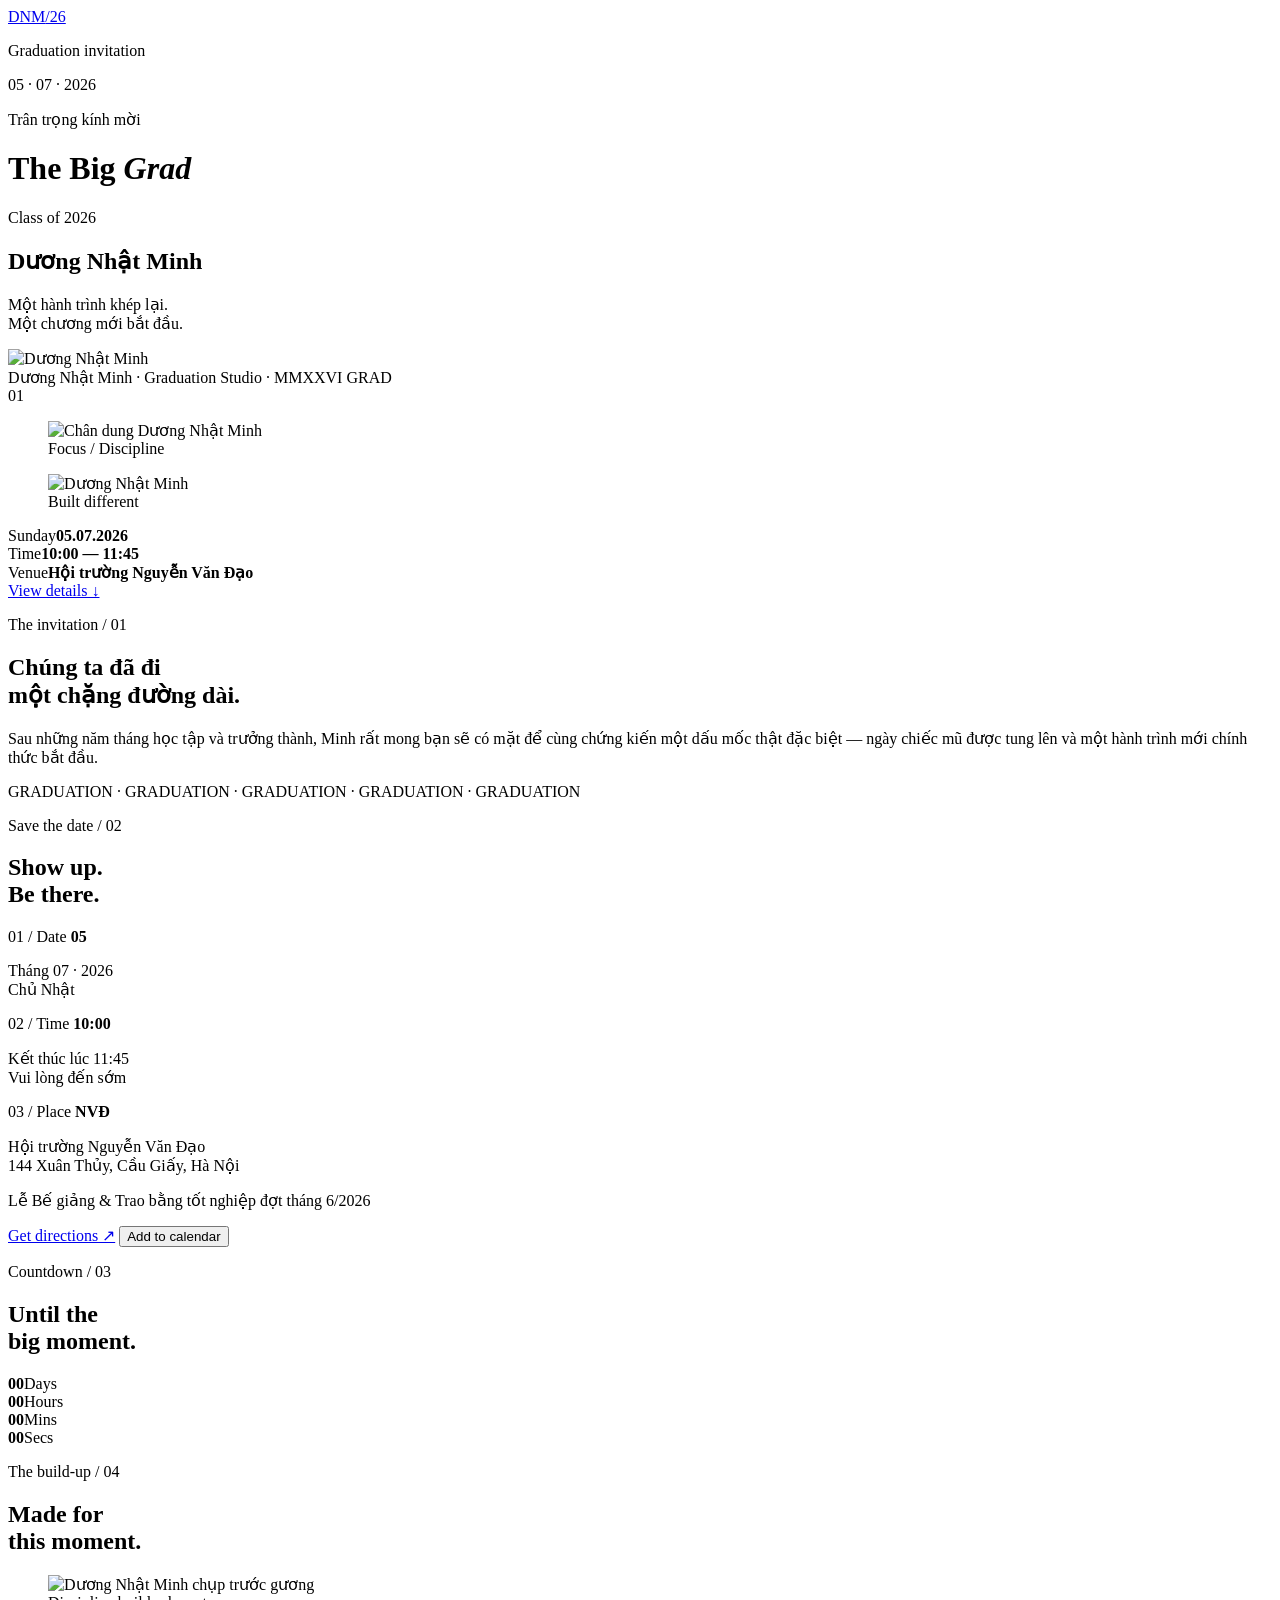
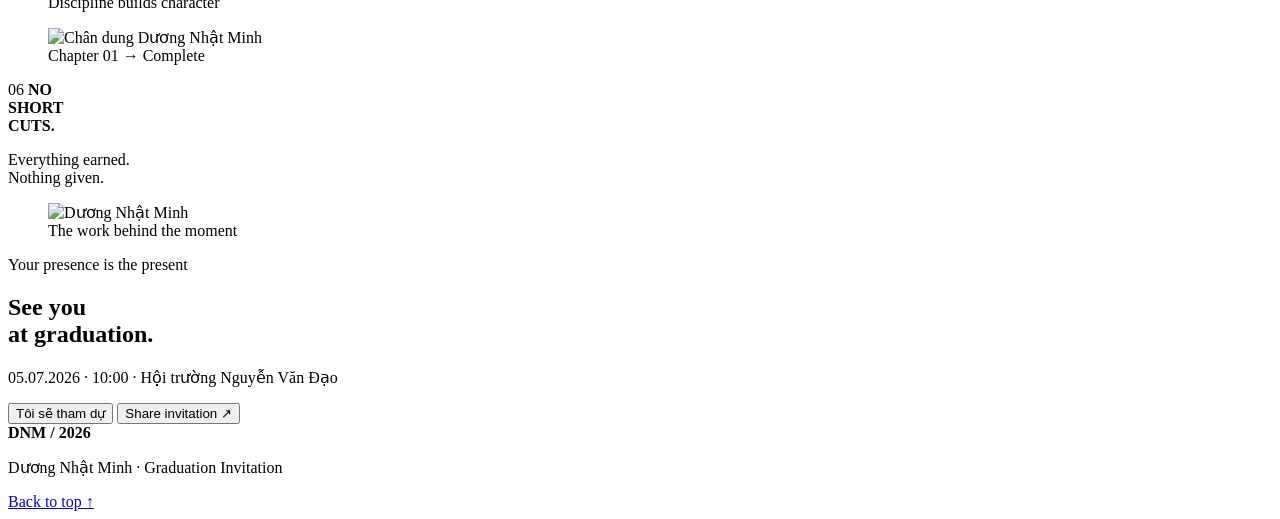
==== DNM/index.html @ 8e247a6b "Deploy DNM invitation: DNM/index.html" ====
<!doctype html>
<html lang="vi">
  <head>
    <meta charset="UTF-8" />
    <meta name="viewport" content="width=device-width, initial-scale=1.0" />
    <meta name="theme-color" content="#0a0a0a" />
    <meta name="description" content="Thiệp mời Lễ tốt nghiệp của Dương Nhật Minh — 05.07.2026." />
    <meta property="og:type" content="website" />
    <meta property="og:title" content="The Big Grad — Dương Nhật Minh" />
    <meta property="og:description" content="Trân trọng mời bạn đến chung vui trong ngày tốt nghiệp của Dương Nhật Minh." />
    <meta property="og:image" content="portrait-back.jpg" />
    <meta name="twitter:card" content="summary_large_image" />
    <title>The Big Grad | Dương Nhật Minh</title>
    <link rel="preconnect" href="https://fonts.googleapis.com" />
    <link rel="preconnect" href="https://fonts.gstatic.com" crossorigin />
    <link href="https://fonts.googleapis.com/css2?family=Barlow+Condensed:wght@400;500;600;700;800;900&family=Inter:wght@400;500;600&display=swap" rel="stylesheet" />
    <link rel="stylesheet" href="styles.css" />
  </head>
  <body>
    <div class="grain" aria-hidden="true"></div>
    <div class="progress" aria-hidden="true"><span></span></div>

    <header class="hero" id="top">
      <nav class="topbar wrap">
        <a class="monogram" href="#top" aria-label="Về đầu trang">DNM<span>/26</span></a>
        <p>Graduation invitation</p>
        <p>05 · 07 · 2026</p>
      </nav>

      <div class="hero-grid wrap">
        <div class="hero-copy">
          <p class="kicker">Trân trọng kính mời</p>
          <h1 aria-label="The Big Grad">
            <span>The</span>
            <strong>Big</strong>
            <em>Grad</em>
          </h1>
          <div class="hero-name">
            <span>Class of 2026</span>
            <h2>Dương Nhật Minh</h2>
          </div>
          <p class="hero-intro">
            Một hành trình khép lại.<br />Một chương mới bắt đầu.
          </p>
        </div>

        <div class="hero-visual" aria-label="Ảnh Dương Nhật Minh">
          <div class="big-photo">
            <img src="portrait-back.jpg" alt="Dương Nhật Minh" />
          </div>
          <span class="vertical-copy">Dương Nhật Minh · Graduation Studio · MMXXVI</span>
          <span class="outline-word" aria-hidden="true">GRAD</span>
          <div class="number-mark" aria-hidden="true">01</div>

          <figure class="mini-card card-a">
            <img src="portrait-dark.jpg" alt="Chân dung Dương Nhật Minh" />
            <figcaption>Focus / Discipline</figcaption>
          </figure>
          <figure class="mini-card card-b">
            <img src="portrait-selfie.jpg" alt="Dương Nhật Minh" />
            <figcaption>Built different</figcaption>
          </figure>
        </div>
      </div>

      <div class="hero-ticket wrap">
        <div><span>Sunday</span><strong>05.07.2026</strong></div>
        <div><span>Time</span><strong>10:00 — 11:45</strong></div>
        <div><span>Venue</span><strong>Hội trường Nguyễn Văn Đạo</strong></div>
        <a href="#event">View details ↓</a>
      </div>
    </header>

    <main>
      <section class="statement section">
        <div class="wrap statement-grid reveal">
          <p class="section-tag">The invitation / 01</p>
          <div>
            <h2>Chúng ta đã đi<br />một chặng đường dài.</h2>
            <p>
              Sau những năm tháng học tập và trưởng thành, Minh rất mong bạn sẽ có mặt
              để cùng chứng kiến một dấu mốc thật đặc biệt — ngày chiếc mũ được tung lên
              và một hành trình mới chính thức bắt đầu.
            </p>
          </div>
        </div>
      </section>

      <section class="event section" id="event">
        <div class="event-rule" aria-hidden="true">GRADUATION · GRADUATION · GRADUATION · GRADUATION · GRADUATION</div>
        <div class="wrap event-grid">
          <div class="event-heading reveal">
            <p class="section-tag gold">Save the date / 02</p>
            <h2>Show up.<br /><span>Be there.</span></h2>
          </div>

          <div class="event-data reveal">
            <article>
              <span>01 / Date</span>
              <strong>05</strong>
              <p>Tháng 07 · 2026<br />Chủ Nhật</p>
            </article>
            <article>
              <span>02 / Time</span>
              <strong>10:00</strong>
              <p>Kết thúc lúc 11:45<br />Vui lòng đến sớm</p>
            </article>
            <article>
              <span>03 / Place</span>
              <strong>NVĐ</strong>
              <p>Hội trường Nguyễn Văn Đạo<br />144 Xuân Thủy, Cầu Giấy, Hà Nội</p>
            </article>
          </div>

          <div class="event-note reveal">
            <p>Lễ Bế giảng &amp; Trao bằng tốt nghiệp đợt tháng 6/2026</p>
            <div class="event-actions">
              <a class="button gold-button" href="https://www.google.com/maps/search/?api=1&query=H%E1%BB%99i+tr%C6%B0%E1%BB%9Dng+Nguy%E1%BB%85n+V%C4%83n+%C4%90%E1%BA%A1o+144+Xu%C3%A2n+Th%E1%BB%A7y" target="_blank" rel="noopener noreferrer">Get directions ↗</a>
              <button class="button ghost-button" type="button" data-calendar>Add to calendar</button>
            </div>
          </div>
        </div>
      </section>

      <section class="countdown section">
        <div class="wrap countdown-grid reveal">
          <div>
            <p class="section-tag">Countdown / 03</p>
            <h2>Until the<br />big moment.</h2>
          </div>
          <div class="timer" aria-label="Thời gian còn lại tới buổi lễ">
            <div><strong data-days>00</strong><span>Days</span></div>
            <div><strong data-hours>00</strong><span>Hours</span></div>
            <div><strong data-minutes>00</strong><span>Mins</span></div>
            <div><strong data-seconds>00</strong><span>Secs</span></div>
          </div>
        </div>
      </section>

      <section class="gallery section">
        <div class="wrap">
          <div class="gallery-title reveal">
            <p class="section-tag gold">The build-up / 04</p>
            <h2>Made for<br /><span>this moment.</span></h2>
          </div>

          <div class="photo-wall">
            <figure class="photo photo-one reveal">
              <img src="portrait-mirror-back.jpg" alt="Dương Nhật Minh chụp trước gương" loading="lazy" />
              <figcaption>Discipline builds character</figcaption>
            </figure>
            <figure class="photo photo-two reveal">
              <img src="portrait-dark.jpg" alt="Chân dung Dương Nhật Minh" loading="lazy" />
              <figcaption>Chapter 01 → Complete</figcaption>
            </figure>
            <div class="gallery-poster reveal">
              <span>06</span>
              <strong>NO<br />SHORT<br />CUTS.</strong>
              <p>Everything earned.<br />Nothing given.</p>
            </div>
            <figure class="photo photo-three reveal">
              <img src="portrait-mirror-front.jpg" alt="Dương Nhật Minh" loading="lazy" />
              <figcaption>The work behind the moment</figcaption>
            </figure>
          </div>
        </div>
      </section>

      <section class="finale section">
        <div class="wrap finale-inner reveal">
          <p class="kicker">Your presence is the present</p>
          <h2>See you<br /><span>at graduation.</span></h2>
          <p>05.07.2026 · 10:00 · Hội trường Nguyễn Văn Đạo</p>
          <div class="final-actions">
            <button class="button gold-button" type="button" data-rsvp>Tôi sẽ tham dự</button>
            <button class="share-button" type="button" data-share>Share invitation ↗</button>
          </div>
        </div>
      </section>
    </main>

    <footer>
      <div class="wrap footer-inner">
        <strong>DNM / 2026</strong>
        <p>Dương Nhật Minh · Graduation Invitation</p>
        <a href="#top">Back to top ↑</a>
      </div>
    </footer>

    <dialog class="rsvp-modal" id="rsvp-modal">
      <button class="modal-close" type="button" data-close aria-label="Đóng">×</button>
      <p class="section-tag gold">Attendance</p>
      <h2>Hẹn gặp bạn<br />tại buổi lễ!</h2>
      <p>Nội dung xác nhận đã được chuẩn bị. Hãy chia sẻ hoặc sao chép để gửi cho Minh nhé.</p>
      <button class="button gold-button" type="button" data-send-rsvp>Gửi xác nhận</button>
    </dialog>

    <div class="toast" role="status" aria-live="polite"></div>
    <script src="script.js"></script>
  </body>
</html>
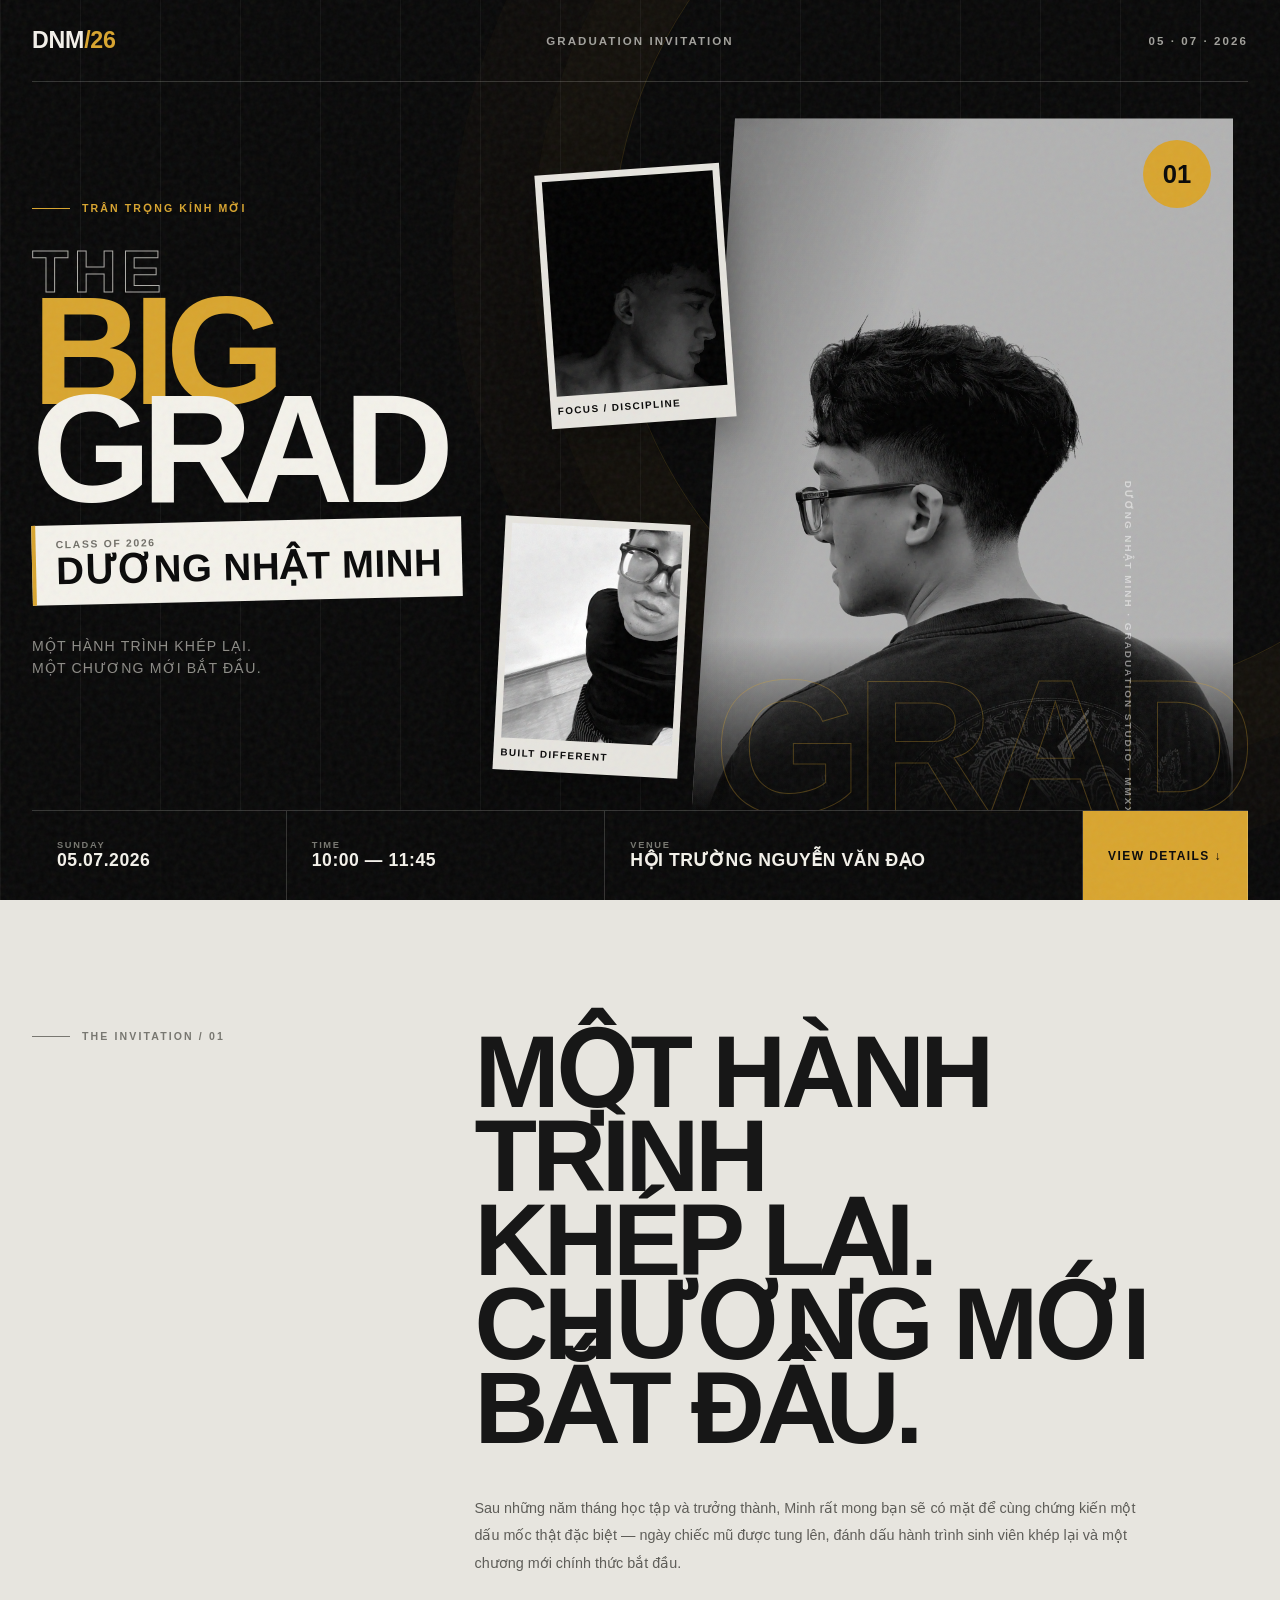
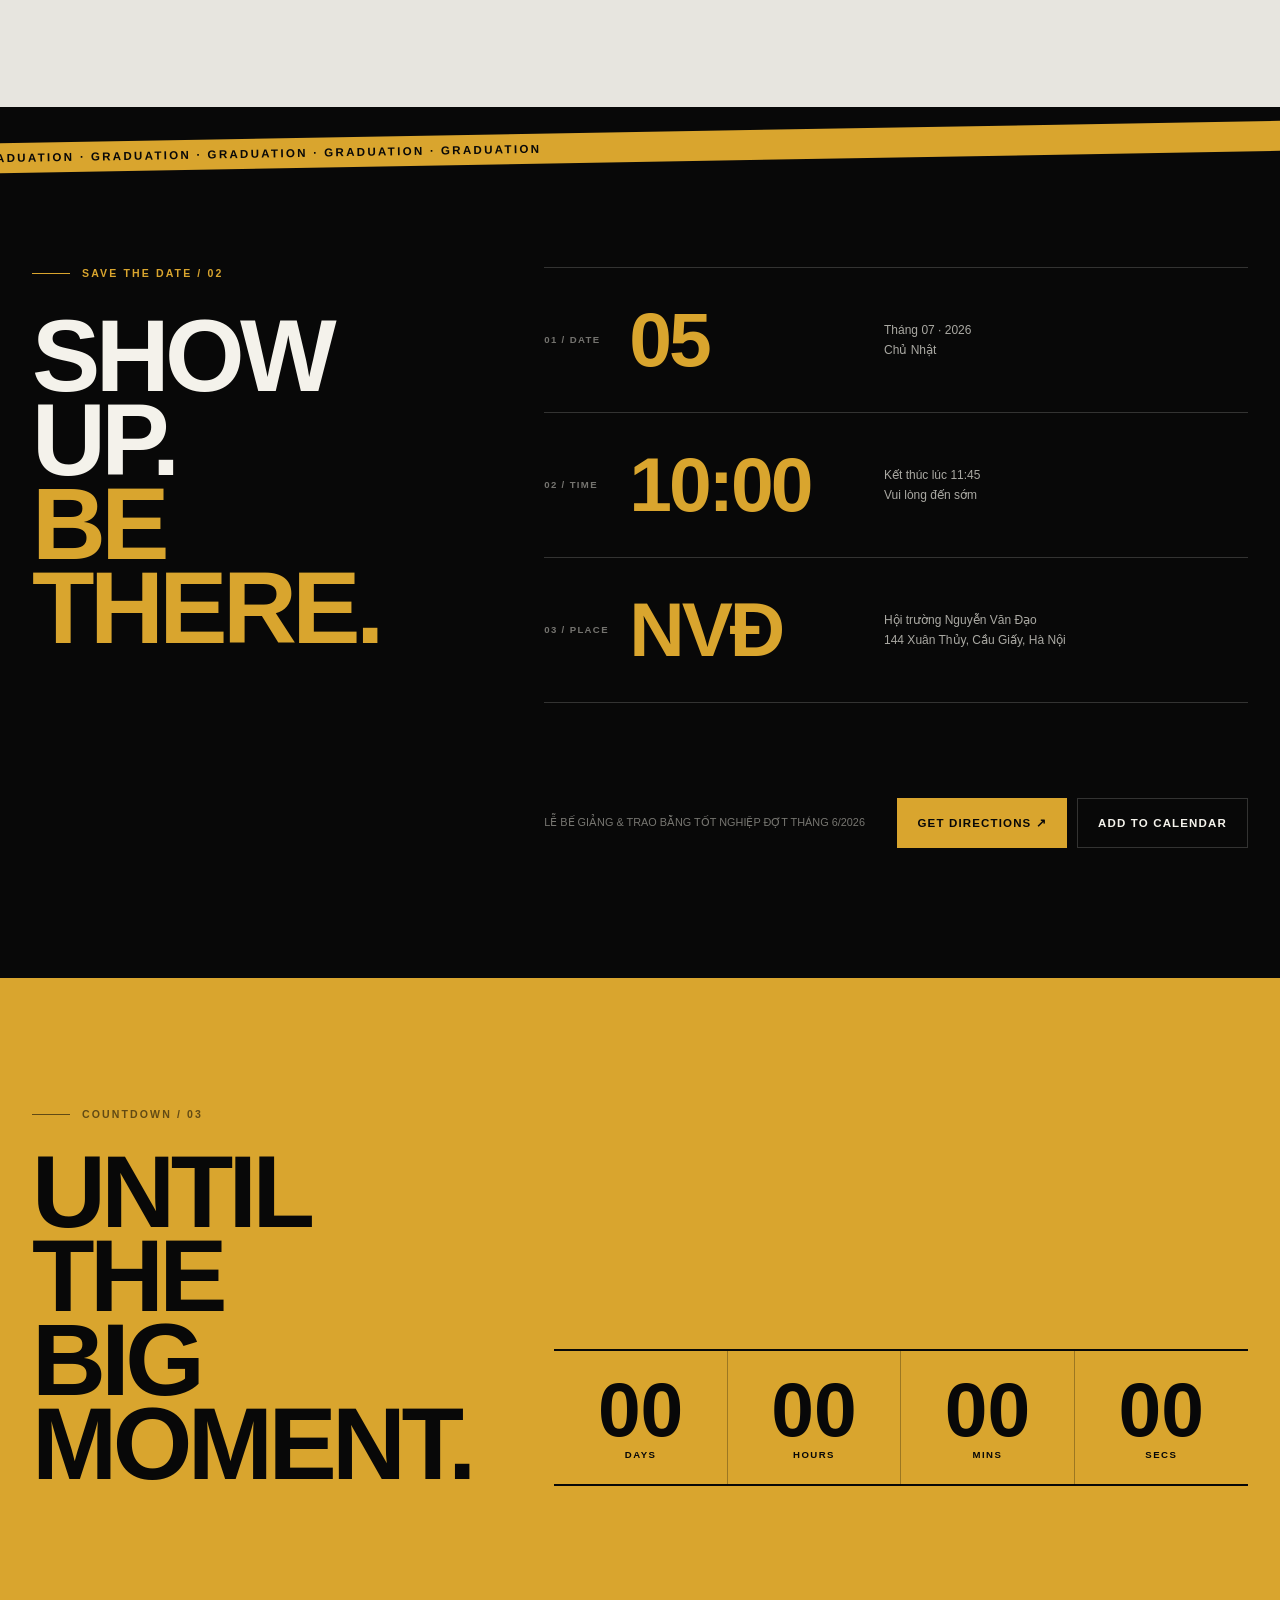
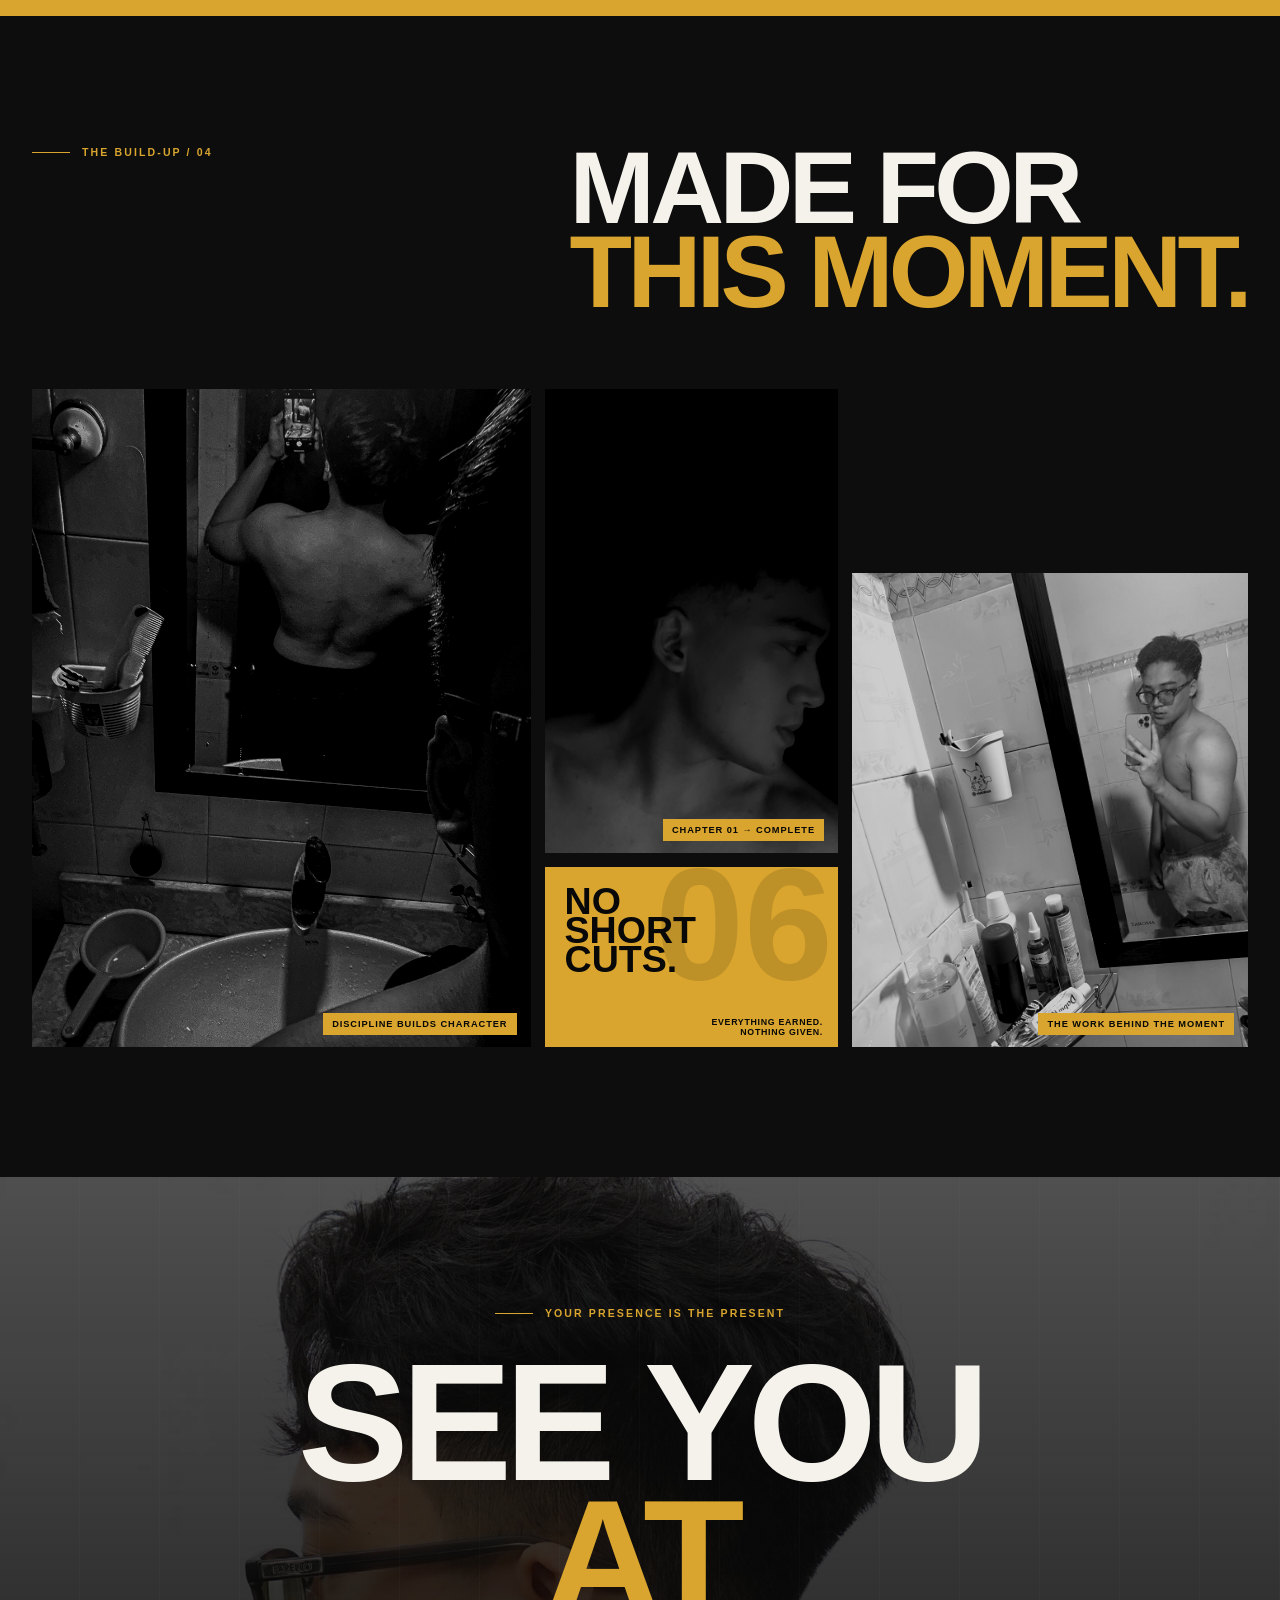
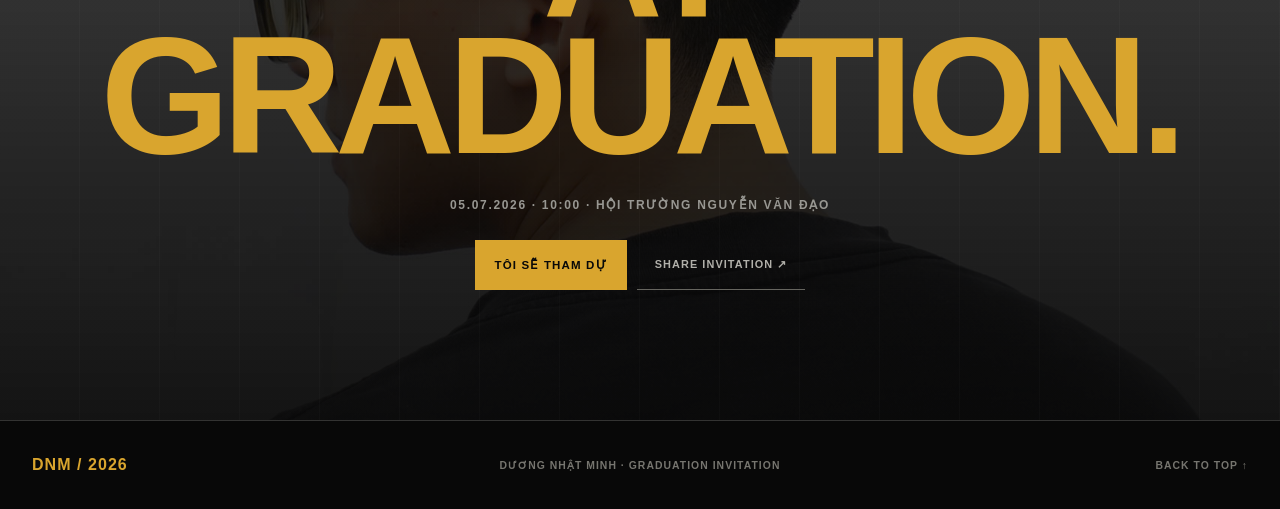
==== commit e0ea6967: "Refine DNM invitation copy" ====
--- a/DNM/index.html
+++ b/DNM/index.html
@@ -76,11 +76,11 @@
         <div class="wrap statement-grid reveal">
           <p class="section-tag">The invitation / 01</p>
           <div>
-            <h2>Chúng ta đã đi<br />một chặng đường dài.</h2>
+            <h2>Một hành trình<br />khép lại.<br /><span>Chương mới bắt đầu.</span></h2>
             <p>
               Sau những năm tháng học tập và trưởng thành, Minh rất mong bạn sẽ có mặt
-              để cùng chứng kiến một dấu mốc thật đặc biệt — ngày chiếc mũ được tung lên
-              và một hành trình mới chính thức bắt đầu.
+              để cùng chứng kiến một dấu mốc thật đặc biệt — ngày chiếc mũ được tung lên,
+              đánh dấu hành trình sinh viên khép lại và một chương mới chính thức bắt đầu.
             </p>
           </div>
         </div>
--- a/DNM/styles.css
+++ b/DNM/styles.css
@@ -0,0 +1,1154 @@
+:root {
+  --black: #080808;
+  --black-soft: #111111;
+  --paper: #e7e5df;
+  --white: #f4f2eb;
+  --muted: #9b9a94;
+  --gold: #d9a52e;
+  --line: rgba(244, 242, 235, 0.18);
+  --display: "Barlow Condensed", Impact, sans-serif;
+  --body: "Inter", Arial, sans-serif;
+}
+
+* {
+  box-sizing: border-box;
+}
+
+html {
+  scroll-behavior: smooth;
+}
+
+body {
+  margin: 0;
+  color: var(--white);
+  background: var(--black);
+  font-family: var(--body);
+  overflow-x: hidden;
+}
+
+body.modal-open {
+  overflow: hidden;
+}
+
+button,
+a {
+  color: inherit;
+  font: inherit;
+  -webkit-tap-highlight-color: transparent;
+}
+
+button {
+  border: 0;
+}
+
+a {
+  text-decoration: none;
+}
+
+img {
+  display: block;
+  width: 100%;
+}
+
+.grain {
+  position: fixed;
+  z-index: 50;
+  inset: 0;
+  opacity: 0.07;
+  pointer-events: none;
+  background-image: url("data:image/svg+xml,%3Csvg viewBox='0 0 180 180' xmlns='http://www.w3.org/2000/svg'%3E%3Cfilter id='n'%3E%3CfeTurbulence type='fractalNoise' baseFrequency='.85' numOctaves='4' stitchTiles='stitch'/%3E%3C/filter%3E%3Crect width='100%25' height='100%25' filter='url(%23n)' opacity='.9'/%3E%3C/svg%3E");
+}
+
+.progress {
+  position: fixed;
+  z-index: 60;
+  top: 0;
+  left: 0;
+  width: 100%;
+  height: 3px;
+}
+
+.progress span {
+  display: block;
+  width: 0;
+  height: 100%;
+  background: var(--gold);
+}
+
+.wrap {
+  width: min(1280px, calc(100% - 64px));
+  margin: 0 auto;
+}
+
+.section {
+  padding: 130px 0;
+}
+
+.hero {
+  position: relative;
+  min-height: 100svh;
+  background:
+    linear-gradient(90deg, rgba(255, 255, 255, 0.045) 1px, transparent 1px),
+    var(--black);
+  background-size: 80px 100%;
+  isolation: isolate;
+  overflow: hidden;
+}
+
+.hero::after {
+  position: absolute;
+  z-index: -1;
+  top: -22%;
+  right: -18%;
+  width: 70vw;
+  aspect-ratio: 1;
+  border: 1px solid rgba(217, 165, 46, 0.16);
+  border-radius: 50%;
+  box-shadow: 0 0 0 80px rgba(217, 165, 46, 0.025), 0 0 0 160px rgba(217, 165, 46, 0.018);
+  content: "";
+}
+
+.topbar {
+  display: grid;
+  grid-template-columns: 1fr auto 1fr;
+  align-items: center;
+  height: 82px;
+  border-bottom: 1px solid var(--line);
+  color: #a2a19c;
+  font-family: var(--display);
+  font-size: 0.72rem;
+  font-weight: 600;
+  letter-spacing: 0.18em;
+  text-transform: uppercase;
+}
+
+.topbar p {
+  margin: 0;
+}
+
+.topbar p:last-child {
+  justify-self: end;
+}
+
+.monogram {
+  color: var(--white);
+  font-family: var(--display);
+  font-size: 1.45rem;
+  font-weight: 900;
+  letter-spacing: -0.01em;
+}
+
+.monogram span {
+  color: var(--gold);
+}
+
+.hero-grid {
+  display: grid;
+  grid-template-columns: 0.78fr 1.22fr;
+  min-height: calc(100svh - 172px);
+}
+
+.hero-copy {
+  position: relative;
+  z-index: 5;
+  display: flex;
+  align-items: flex-start;
+  flex-direction: column;
+  justify-content: center;
+  padding: 60px 0 70px;
+}
+
+.kicker,
+.section-tag {
+  margin: 0;
+  color: #9f9e99;
+  font-size: 0.66rem;
+  font-weight: 600;
+  letter-spacing: 0.2em;
+  text-transform: uppercase;
+}
+
+.kicker::before,
+.section-tag::before {
+  display: inline-block;
+  width: 38px;
+  height: 1px;
+  margin: 0 12px 3px 0;
+  content: "";
+  background: currentColor;
+}
+
+.section-tag.gold,
+.kicker {
+  color: var(--gold);
+}
+
+.hero h1 {
+  margin: 28px 0 22px;
+  font-family: var(--display);
+  font-size: clamp(7rem, 12vw, 12rem);
+  font-style: normal;
+  font-weight: 900;
+  letter-spacing: -0.065em;
+  line-height: 0.64;
+  text-transform: uppercase;
+}
+
+.hero h1 span,
+.hero h1 strong,
+.hero h1 em {
+  display: block;
+  font-style: normal;
+}
+
+.hero h1 span {
+  color: transparent;
+  -webkit-text-stroke: 1px rgba(244, 242, 235, 0.7);
+  font-size: 0.39em;
+  letter-spacing: 0.08em;
+  line-height: 1;
+}
+
+.hero h1 strong {
+  color: var(--gold);
+}
+
+.hero-name {
+  padding: 14px 20px 15px;
+  border-left: 4px solid var(--gold);
+  background: var(--white);
+  transform: rotate(-1.3deg);
+}
+
+.hero-name span {
+  display: block;
+  margin-bottom: 2px;
+  color: #716f68;
+  font-family: var(--display);
+  font-size: 0.65rem;
+  font-weight: 700;
+  letter-spacing: 0.16em;
+  text-transform: uppercase;
+}
+
+.hero-name h2 {
+  margin: 0;
+  color: var(--black);
+  font-family: var(--display);
+  font-size: clamp(1.8rem, 3vw, 3rem);
+  font-weight: 900;
+  letter-spacing: 0.015em;
+  line-height: 1;
+  text-transform: uppercase;
+}
+
+.hero-intro {
+  margin: 34px 0 0;
+  color: #8d8c87;
+  font-family: var(--display);
+  font-size: 0.88rem;
+  letter-spacing: 0.08em;
+  line-height: 1.6;
+  text-transform: uppercase;
+}
+
+.hero-visual {
+  position: relative;
+  min-height: 700px;
+}
+
+.big-photo {
+  position: absolute;
+  top: 5%;
+  right: 2%;
+  bottom: 0;
+  width: 73%;
+  overflow: hidden;
+  clip-path: polygon(8% 0, 100% 0, 100% 100%, 0 100%);
+}
+
+.big-photo::after {
+  position: absolute;
+  inset: 0;
+  content: "";
+  background: linear-gradient(110deg, rgba(8, 8, 8, 0.4), transparent 35%), linear-gradient(to top, var(--black), transparent 25%);
+}
+
+.big-photo img {
+  height: 100%;
+  object-fit: cover;
+  object-position: center 44%;
+  filter: grayscale(1) contrast(1.22) brightness(0.7);
+}
+
+.vertical-copy {
+  position: absolute;
+  z-index: 3;
+  right: -55px;
+  bottom: 150px;
+  color: rgba(255, 255, 255, 0.5);
+  font-family: var(--display);
+  font-size: 0.62rem;
+  font-weight: 600;
+  letter-spacing: 0.2em;
+  text-transform: uppercase;
+  transform: rotate(90deg);
+}
+
+.outline-word {
+  position: absolute;
+  z-index: 2;
+  right: 0;
+  bottom: 0;
+  color: transparent;
+  font-family: var(--display);
+  font-size: clamp(7rem, 15vw, 15rem);
+  font-weight: 900;
+  letter-spacing: -0.04em;
+  line-height: 0.65;
+  -webkit-text-stroke: 1px rgba(217, 165, 46, 0.3);
+}
+
+.number-mark {
+  position: absolute;
+  z-index: 3;
+  top: 8%;
+  right: 5%;
+  display: grid;
+  place-items: center;
+  width: 68px;
+  height: 68px;
+  color: var(--black);
+  border-radius: 50%;
+  background: var(--gold);
+  font-family: var(--display);
+  font-size: 1.6rem;
+  font-weight: 900;
+}
+
+.mini-card {
+  position: absolute;
+  z-index: 4;
+  width: 185px;
+  margin: 0;
+  padding: 7px 7px 12px;
+  color: var(--black);
+  background: var(--paper);
+  box-shadow: 0 14px 45px rgba(0, 0, 0, 0.4);
+}
+
+.mini-card img {
+  height: 215px;
+  object-fit: cover;
+  filter: grayscale(1) contrast(1.2);
+}
+
+.mini-card figcaption {
+  padding-top: 9px;
+  font-family: var(--display);
+  font-size: 0.62rem;
+  font-weight: 800;
+  letter-spacing: 0.14em;
+  text-transform: uppercase;
+}
+
+.card-a {
+  top: 12%;
+  left: 5%;
+  transform: rotate(-4deg);
+}
+
+.card-a img {
+  object-position: center 33%;
+}
+
+.card-b {
+  bottom: 5%;
+  left: -1%;
+  transform: rotate(3deg);
+}
+
+.card-b img {
+  object-position: 75% top;
+}
+
+.hero-ticket {
+  position: relative;
+  z-index: 7;
+  display: grid;
+  grid-template-columns: 0.8fr 1fr 1.5fr auto;
+  min-height: 90px;
+  border-top: 1px solid var(--line);
+  background: rgba(8, 8, 8, 0.9);
+}
+
+.hero-ticket > * {
+  display: flex;
+  flex-direction: column;
+  justify-content: center;
+  padding: 15px 25px;
+  border-right: 1px solid var(--line);
+}
+
+.hero-ticket span {
+  color: #777771;
+  font-family: var(--display);
+  font-size: 0.58rem;
+  font-weight: 700;
+  letter-spacing: 0.18em;
+  text-transform: uppercase;
+}
+
+.hero-ticket strong {
+  font-family: var(--display);
+  font-size: 1.1rem;
+  letter-spacing: 0.03em;
+  text-transform: uppercase;
+}
+
+.hero-ticket a {
+  align-items: center;
+  color: var(--black);
+  background: var(--gold);
+  font-family: var(--display);
+  font-size: 0.75rem;
+  font-weight: 800;
+  letter-spacing: 0.12em;
+  text-transform: uppercase;
+}
+
+.statement {
+  color: #171717;
+  background: var(--paper);
+}
+
+.statement-grid {
+  display: grid;
+  grid-template-columns: 0.65fr 1.35fr;
+  gap: 70px;
+}
+
+.statement h2,
+.event h2,
+.countdown h2,
+.gallery h2,
+.finale h2 {
+  margin: 0;
+  font-family: var(--display);
+  font-size: clamp(4.2rem, 8vw, 8rem);
+  font-weight: 900;
+  letter-spacing: -0.045em;
+  line-height: 0.82;
+  text-transform: uppercase;
+}
+
+.statement .section-tag {
+  color: #787771;
+}
+
+.statement-grid > div > p {
+  max-width: 670px;
+  margin: 45px 0 0;
+  color: #5e5d58;
+  font-size: 0.9rem;
+  line-height: 1.9;
+}
+
+.event {
+  position: relative;
+  overflow: hidden;
+}
+
+.event-rule {
+  position: absolute;
+  top: 25px;
+  left: -2%;
+  width: 104%;
+  padding: 9px 0;
+  color: var(--black);
+  background: var(--gold);
+  font-family: var(--display);
+  font-size: 0.72rem;
+  font-weight: 900;
+  letter-spacing: 0.2em;
+  white-space: nowrap;
+  transform: rotate(-1deg);
+}
+
+.event-grid {
+  display: grid;
+  grid-template-columns: 0.75fr 1.25fr;
+  gap: 90px;
+  padding-top: 30px;
+}
+
+.event-heading h2 {
+  margin-top: 35px;
+}
+
+.event-heading h2 span,
+.gallery-title h2 span,
+.finale h2 span {
+  color: var(--gold);
+}
+
+.event-data {
+  border-top: 1px solid var(--line);
+}
+
+.event-data article {
+  display: grid;
+  grid-template-columns: 85px 0.7fr 1fr;
+  align-items: center;
+  min-height: 145px;
+  border-bottom: 1px solid var(--line);
+}
+
+.event-data article > span {
+  color: #74736f;
+  font-family: var(--display);
+  font-size: 0.6rem;
+  font-weight: 700;
+  letter-spacing: 0.14em;
+  text-transform: uppercase;
+}
+
+.event-data strong {
+  color: var(--gold);
+  font-family: var(--display);
+  font-size: clamp(3.5rem, 6vw, 6rem);
+  font-weight: 900;
+  letter-spacing: -0.04em;
+  line-height: 0.8;
+}
+
+.event-data p {
+  margin: 0;
+  color: #aaa9a3;
+  font-size: 0.75rem;
+  line-height: 1.7;
+}
+
+.event-note {
+  grid-column: 2;
+  display: flex;
+  align-items: center;
+  justify-content: space-between;
+  gap: 25px;
+  padding-top: 5px;
+}
+
+.event-note > p {
+  margin: 0;
+  color: #777671;
+  font-size: 0.68rem;
+  text-transform: uppercase;
+}
+
+.event-actions,
+.final-actions {
+  display: flex;
+  gap: 10px;
+}
+
+.button {
+  display: inline-flex;
+  align-items: center;
+  justify-content: center;
+  min-height: 50px;
+  padding: 12px 20px;
+  cursor: pointer;
+  font-family: var(--display);
+  font-size: 0.72rem;
+  font-weight: 800;
+  letter-spacing: 0.1em;
+  text-transform: uppercase;
+  transition: 180ms ease;
+}
+
+.gold-button {
+  color: var(--black);
+  background: var(--gold);
+}
+
+.gold-button:hover {
+  color: var(--white);
+  background: #b47e0b;
+  transform: translateY(-2px);
+}
+
+.ghost-button {
+  color: var(--white);
+  border: 1px solid var(--line);
+  background: transparent;
+}
+
+.ghost-button:hover {
+  border-color: var(--gold);
+  color: var(--gold);
+}
+
+.countdown {
+  color: var(--black);
+  background: var(--gold);
+}
+
+.countdown-grid {
+  display: grid;
+  grid-template-columns: 0.8fr 1.2fr;
+  gap: 60px;
+  align-items: end;
+}
+
+.countdown .section-tag {
+  color: rgba(0, 0, 0, 0.55);
+  margin-bottom: 30px;
+}
+
+.timer {
+  display: grid;
+  grid-template-columns: repeat(4, 1fr);
+  border-top: 2px solid var(--black);
+  border-bottom: 2px solid var(--black);
+}
+
+.timer div {
+  padding: 24px 16px 22px;
+  border-right: 1px solid rgba(0, 0, 0, 0.28);
+  text-align: center;
+}
+
+.timer div:last-child {
+  border-right: 0;
+}
+
+.timer strong {
+  display: block;
+  font-family: var(--display);
+  font-size: clamp(3rem, 6vw, 6rem);
+  font-weight: 900;
+  line-height: 0.9;
+}
+
+.timer span {
+  font-family: var(--display);
+  font-size: 0.6rem;
+  font-weight: 700;
+  letter-spacing: 0.15em;
+  text-transform: uppercase;
+}
+
+.gallery {
+  background: #0d0d0d;
+}
+
+.gallery-title {
+  display: flex;
+  align-items: end;
+  justify-content: space-between;
+  margin-bottom: 75px;
+}
+
+.gallery-title .section-tag {
+  align-self: start;
+}
+
+.photo-wall {
+  display: grid;
+  grid-template-columns: repeat(12, 1fr);
+  grid-template-rows: 170px 280px 180px;
+  gap: 14px;
+}
+
+.photo {
+  position: relative;
+  margin: 0;
+  overflow: hidden;
+}
+
+.photo img {
+  height: 100%;
+  object-fit: cover;
+  filter: grayscale(1) contrast(1.18) brightness(0.8);
+  transition: filter 400ms ease, transform 700ms cubic-bezier(0.22, 1, 0.36, 1);
+}
+
+.photo:hover img {
+  filter: grayscale(0.15) contrast(1.08) brightness(0.9);
+  transform: scale(1.025);
+}
+
+.photo figcaption {
+  position: absolute;
+  right: 14px;
+  bottom: 12px;
+  padding: 6px 9px;
+  color: var(--black);
+  background: var(--gold);
+  font-family: var(--display);
+  font-size: 0.58rem;
+  font-weight: 800;
+  letter-spacing: 0.1em;
+  text-transform: uppercase;
+}
+
+.photo-one {
+  grid-area: 1 / 1 / 4 / 6;
+}
+
+.photo-one img {
+  object-position: center 33%;
+}
+
+.photo-two {
+  grid-area: 1 / 6 / 3 / 9;
+}
+
+.photo-two img {
+  object-position: center 35%;
+}
+
+.photo-three {
+  grid-area: 2 / 9 / 4 / 13;
+}
+
+.photo-three img {
+  object-position: 72% center;
+}
+
+.gallery-poster {
+  position: relative;
+  grid-area: 3 / 6 / 4 / 9;
+  padding: 20px;
+  color: var(--black);
+  background: var(--gold);
+  overflow: hidden;
+}
+
+.gallery-poster > span {
+  position: absolute;
+  top: -23px;
+  right: 5px;
+  color: rgba(0, 0, 0, 0.12);
+  font-family: var(--display);
+  font-size: 10rem;
+  font-weight: 900;
+  line-height: 1;
+}
+
+.gallery-poster strong {
+  position: relative;
+  display: block;
+  font-family: var(--display);
+  font-size: 2.35rem;
+  font-weight: 900;
+  line-height: 0.78;
+}
+
+.gallery-poster p {
+  position: absolute;
+  right: 15px;
+  bottom: 10px;
+  margin: 0;
+  font-family: var(--display);
+  font-size: 0.55rem;
+  font-weight: 700;
+  letter-spacing: 0.08em;
+  text-align: right;
+  text-transform: uppercase;
+}
+
+.finale {
+  position: relative;
+  text-align: center;
+  background:
+    linear-gradient(rgba(8, 8, 8, 0.7), rgba(8, 8, 8, 0.95)),
+    url("portrait-back.jpg") center 58% / cover;
+  overflow: hidden;
+}
+
+.finale::before {
+  position: absolute;
+  inset: 0;
+  content: "";
+  background: repeating-linear-gradient(90deg, transparent 0 79px, rgba(255, 255, 255, 0.035) 80px);
+}
+
+.finale-inner {
+  position: relative;
+}
+
+.finale .kicker {
+  margin-bottom: 35px;
+}
+
+.finale h2 {
+  font-size: clamp(5.3rem, 13vw, 13rem);
+}
+
+.finale-inner > p:not(.kicker) {
+  margin: 35px 0 28px;
+  color: #989792;
+  font-family: var(--display);
+  font-size: 0.75rem;
+  font-weight: 600;
+  letter-spacing: 0.14em;
+  text-transform: uppercase;
+}
+
+.final-actions {
+  justify-content: center;
+}
+
+.share-button {
+  padding: 12px 18px;
+  color: #b1b0aa;
+  border-bottom: 1px solid #66655f;
+  background: transparent;
+  cursor: pointer;
+  font-family: var(--display);
+  font-size: 0.68rem;
+  font-weight: 700;
+  letter-spacing: 0.1em;
+  text-transform: uppercase;
+}
+
+footer {
+  padding: 35px 0;
+  border-top: 1px solid var(--line);
+  color: #76756f;
+  font-family: var(--display);
+  font-size: 0.65rem;
+  font-weight: 600;
+  letter-spacing: 0.1em;
+  text-transform: uppercase;
+}
+
+.footer-inner {
+  display: grid;
+  grid-template-columns: 1fr auto 1fr;
+  align-items: center;
+}
+
+.footer-inner strong {
+  color: var(--gold);
+  font-size: 1rem;
+}
+
+.footer-inner p {
+  margin: 0;
+}
+
+.footer-inner a {
+  justify-self: end;
+}
+
+.rsvp-modal {
+  width: min(520px, calc(100% - 28px));
+  padding: 55px;
+  color: var(--white);
+  border: 1px solid #41413e;
+  background: #111;
+  box-shadow: 0 30px 100px rgba(0, 0, 0, 0.7);
+}
+
+.rsvp-modal::backdrop {
+  background: rgba(0, 0, 0, 0.82);
+  backdrop-filter: blur(5px);
+}
+
+.rsvp-modal h2 {
+  margin: 25px 0;
+  font-family: var(--display);
+  font-size: 4rem;
+  font-weight: 900;
+  letter-spacing: -0.04em;
+  line-height: 0.82;
+  text-transform: uppercase;
+}
+
+.rsvp-modal > p:not(.section-tag) {
+  margin-bottom: 30px;
+  color: #979691;
+  font-size: 0.78rem;
+  line-height: 1.8;
+}
+
+.modal-close {
+  position: absolute;
+  top: 13px;
+  right: 17px;
+  color: #777;
+  background: transparent;
+  cursor: pointer;
+  font-size: 1.7rem;
+}
+
+.toast {
+  position: fixed;
+  z-index: 100;
+  right: 22px;
+  bottom: 22px;
+  padding: 13px 18px;
+  color: var(--black);
+  background: var(--gold);
+  font-family: var(--display);
+  font-size: 0.72rem;
+  font-weight: 800;
+  letter-spacing: 0.08em;
+  text-transform: uppercase;
+  opacity: 0;
+  pointer-events: none;
+  transform: translateY(15px);
+  transition: 220ms ease;
+}
+
+.toast.show {
+  opacity: 1;
+  transform: translateY(0);
+}
+
+.reveal {
+  opacity: 0;
+  transform: translateY(28px);
+  transition: opacity 800ms ease, transform 800ms cubic-bezier(0.22, 1, 0.36, 1);
+}
+
+.reveal.visible {
+  opacity: 1;
+  transform: translateY(0);
+}
+
+@media (max-width: 980px) {
+  .hero-grid {
+    grid-template-columns: 0.85fr 1.15fr;
+  }
+
+  .mini-card {
+    width: 145px;
+  }
+
+  .mini-card img {
+    height: 170px;
+  }
+
+  .hero-ticket {
+    grid-template-columns: repeat(3, 1fr);
+  }
+
+  .hero-ticket a {
+    grid-column: 1 / -1;
+    min-height: 55px;
+  }
+
+  .event-grid,
+  .countdown-grid {
+    grid-template-columns: 1fr;
+  }
+
+  .event-note {
+    grid-column: 1;
+  }
+}
+
+@media (max-width: 720px) {
+  .wrap {
+    width: min(calc(100% - 30px), 1280px);
+  }
+
+  .section {
+    padding: 90px 0;
+  }
+
+  .topbar {
+    grid-template-columns: 1fr 1fr;
+    height: 68px;
+  }
+
+  .topbar p:nth-child(2) {
+    display: none;
+  }
+
+  .hero-grid {
+    display: block;
+    min-height: auto;
+  }
+
+  .hero-copy {
+    min-height: 77svh;
+    padding: 45px 0 160px;
+  }
+
+  .hero h1 {
+    position: relative;
+    z-index: 5;
+    font-size: clamp(6.5rem, 31vw, 9rem);
+  }
+
+  .hero-name {
+    position: relative;
+    z-index: 5;
+  }
+
+  .hero-intro {
+    position: relative;
+    z-index: 5;
+    margin-top: 28px;
+  }
+
+  .hero-visual {
+    position: absolute;
+    z-index: -1;
+    inset: 68px 0 90px;
+    min-height: 0;
+  }
+
+  .big-photo {
+    top: 0;
+    right: -22%;
+    width: 92%;
+    opacity: 0.7;
+    clip-path: none;
+  }
+
+  .big-photo::after {
+    background: linear-gradient(90deg, var(--black) 2%, transparent 65%), linear-gradient(to top, var(--black), transparent 35%);
+  }
+
+  .mini-card {
+    display: none;
+  }
+
+  .number-mark {
+    top: 30px;
+    right: 0;
+  }
+
+  .outline-word,
+  .vertical-copy {
+    display: none;
+  }
+
+  .hero-ticket {
+    grid-template-columns: 1fr 1fr;
+    width: 100%;
+  }
+
+  .hero-ticket > * {
+    padding: 14px 15px;
+  }
+
+  .hero-ticket > div:nth-child(3) {
+    grid-column: 1 / -1;
+  }
+
+  .statement-grid {
+    grid-template-columns: 1fr;
+    gap: 45px;
+  }
+
+  .statement h2,
+  .event h2,
+  .countdown h2,
+  .gallery h2 {
+    font-size: clamp(3.8rem, 18vw, 5.5rem);
+  }
+
+  .event-grid {
+    gap: 55px;
+  }
+
+  .event-data article {
+    grid-template-columns: 55px 0.75fr 1fr;
+    min-height: 118px;
+  }
+
+  .event-data strong {
+    font-size: 3.4rem;
+  }
+
+  .event-note {
+    align-items: stretch;
+    flex-direction: column;
+  }
+
+  .event-actions {
+    flex-direction: column;
+  }
+
+  .timer {
+    grid-template-columns: repeat(2, 1fr);
+  }
+
+  .timer div:nth-child(2) {
+    border-right: 0;
+  }
+
+  .timer div:nth-child(-n + 2) {
+    border-bottom: 1px solid rgba(0, 0, 0, 0.28);
+  }
+
+  .gallery-title {
+    align-items: start;
+    flex-direction: column;
+    gap: 30px;
+  }
+
+  .photo-wall {
+    display: grid;
+    grid-template-columns: 1fr 1fr;
+    grid-template-rows: 410px 260px 320px;
+  }
+
+  .photo-one {
+    grid-area: 1 / 1 / 2 / 3;
+  }
+
+  .photo-two {
+    grid-area: 2 / 1 / 3 / 2;
+  }
+
+  .gallery-poster {
+    grid-area: 2 / 2 / 3 / 3;
+  }
+
+  .photo-three {
+    grid-area: 3 / 1 / 4 / 3;
+  }
+
+  .finale h2 {
+    font-size: clamp(5rem, 24vw, 8rem);
+  }
+
+  .final-actions {
+    align-items: center;
+    flex-direction: column;
+  }
+
+  .footer-inner {
+    grid-template-columns: 1fr auto;
+  }
+
+  .footer-inner p {
+    display: none;
+  }
+
+  .rsvp-modal {
+    padding: 50px 25px 30px;
+  }
+}
+
+@media (prefers-reduced-motion: reduce) {
+  *,
+  *::before,
+  *::after {
+    scroll-behavior: auto !important;
+    animation-duration: 0.01ms !important;
+    transition-duration: 0.01ms !important;
+  }
+
+  .reveal {
+    opacity: 1;
+    transform: none;
+  }
+}
